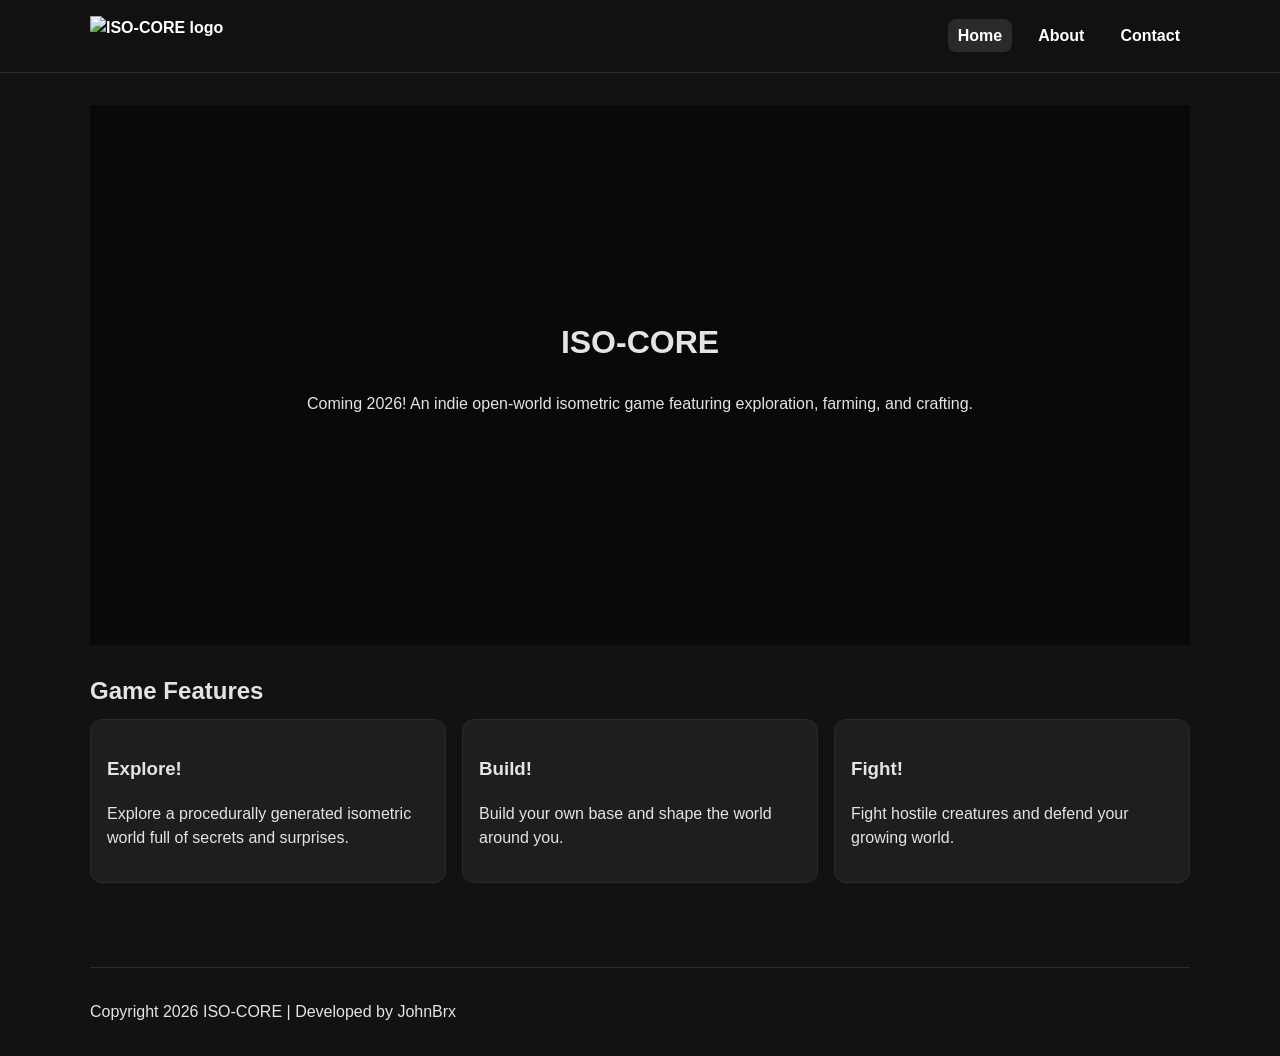
==== index.html @ 62ca27c7 "Work from assign 2" ====
<!doctype html>
<html lang="en">
  <head>
    <meta charset="UTF-8" />
    <meta name="viewport" content="width=device-width, initial-scale=1.0" />
    <title>ISO-CORE | Home</title>
    <link rel="stylesheet" href="styles.css" />
  </head>

  <body>
    <header>
      <nav aria-label="Main navigation">
        <a href="index.html" class="logo">
          <img src="images/logo.png" alt="ISO-CORE logo" />
        </a>

        <ul>
          <li><a href="index.html" aria-current="page">Home</a></li>
          <li><a href="about.html">About</a></li>
          <li><a href="contact.html">Contact</a></li>
        </ul>
      </nav>
    </header>

    <main>
      <section class="hero">
        <div class="hero-content">
          <h1>ISO-CORE</h1>
          <p>
            Coming 2026! An indie open-world isometric game featuring
            exploration, farming, and crafting.
          </p>
        </div>
      </section>

      <section>
        <h2>Game Features</h2>

        <div class="grid-3">
          <article class="card">
            <h3>Explore!</h3>
            <p>
              Explore a procedurally generated isometric world full of secrets
              and surprises.
            </p>
          </article>

          <article class="card">
            <h3>Build!</h3>
            <p>Build your own base and shape the world around you.</p>
          </article>

          <article class="card">
            <h3>Fight!</h3>
            <p>Fight hostile creatures and defend your growing world.</p>
          </article>
        </div>
      </section>
    </main>

    <footer>
      <p>Copyright 2026 ISO-CORE | Developed by JohnBrx</p>
    </footer>
  </body>
</html>
---- styles.css ----
* {
  box-sizing: border-box;
}

body {
  margin: 0;
  font-family: Arial, Helvetica, sans-serif;
  line-height: 1.5;

  background: #121212;
  color: #e4e4e4;
}

.container {
  width: min(1100px, 92%);
  margin: 0 auto;
}

/* AI-assisted: ChatGPT suggested this translucent navbar */
header {
  border-bottom: 1px solid #2a2a2a;
  position: sticky;
  top: 0;
  z-index: 1000;

  background: rgba(18, 18, 18, 0.8);
  backdrop-filter: blur(8px);
}

.logo img {
  height: 40px;
  display: block;
}

.hero {
  width: 100%;
  min-height: 60vh;

  background-image: url("images/hero.png");

  background-size: cover;
  background-position: center;
  background-repeat: no-repeat;

  display: flex;
  align-items: center;
  justify-content: center;
  text-align: center;

  padding: 60px 20px;
}

.hero::before {
  content: "";
  position: absolute;
  inset: 0;
  background: rgba(0, 0, 0, 0.5);
}

.hero {
  position: relative;
}

.hero-content {
  position: relative;
  z-index: 1;
  max-width: 700px;
}

/* Flexbox */
nav {
  display: flex;
  align-items: center;
  justify-content: space-between;
  padding: 16px 0;
}

header nav, main, footer {
  width: min(1100px, 92%);
  margin: 0 auto;
}

nav a {
  text-decoration: none;
  color: #ffffff;
  font-weight: 700;
}

ul {
  list-style: none;
  margin: 0;
  padding: 0;
  display: flex;
  gap: 16px;
}

ul a {
  font-weight: 600;
  padding: 8px 10px;
  border-radius: 8px;
}

ul a:hover, ul a[aria-current="page"] {
  background: #2a2a2a;
}

main {
  padding: 32px 0 56px;
}

section {
  margin-bottom: 28px;
}

h1 {
  margin-top: 0;
  font-size: 2rem;
}

h2 {
  margin-bottom: 10px;
}

/* Grid requirement */
.grid-3 {
  display: grid;
  grid-template-columns: repeat(3, 1fr);
  gap: 16px;
}

/* AI-assisted: ChatGPT suggested this visual change */
/* Card styling */
.card {
  background: #1e1e1e;
  border: 1px solid #2a2a2a;
  border-radius: 12px;
  padding: 16px;
}

/* Form styling */
form {
  max-width: 560px;
  background: #1e1e1e;
  border: 1px solid #2a2a2a;
  border-radius: 12px;
  padding: 16px;
}

form div {
  margin-bottom: 12px;
}

label {
  display: block;
  font-weight: 600;
  margin-bottom: 6px;
}

input, select, textarea {
  width: 100%;
  padding: 10px;
  border-radius: 8px;

  background: #121212;
  color: #e4e4e4;
  border: 1px solid #3a3a3a;

  font: inherit;
}

button {
  padding: 10px 14px;
  border: none;
  border-radius: 10px;

  background: #ffffff;
  color: #121212;

  font-weight: 700;
  cursor: pointer;
}

button:hover {
  opacity: 0.9;
}

footer {
  border-top: 1px solid #2a2a2a;
  padding: 16px 0;
}

/* AI-assisted: ChatGPT suggested this layout change */
@media (max-width: 800px) {
  nav {
    flex-direction: column;
    align-items: flex-start;
    gap: 10px;
  }

  .grid-3 {
    grid-template-columns: 1fr; /* stacks cards */
  }

  .hero {
    min-height: 45vh;
    padding: 48px 16px;
  }
}
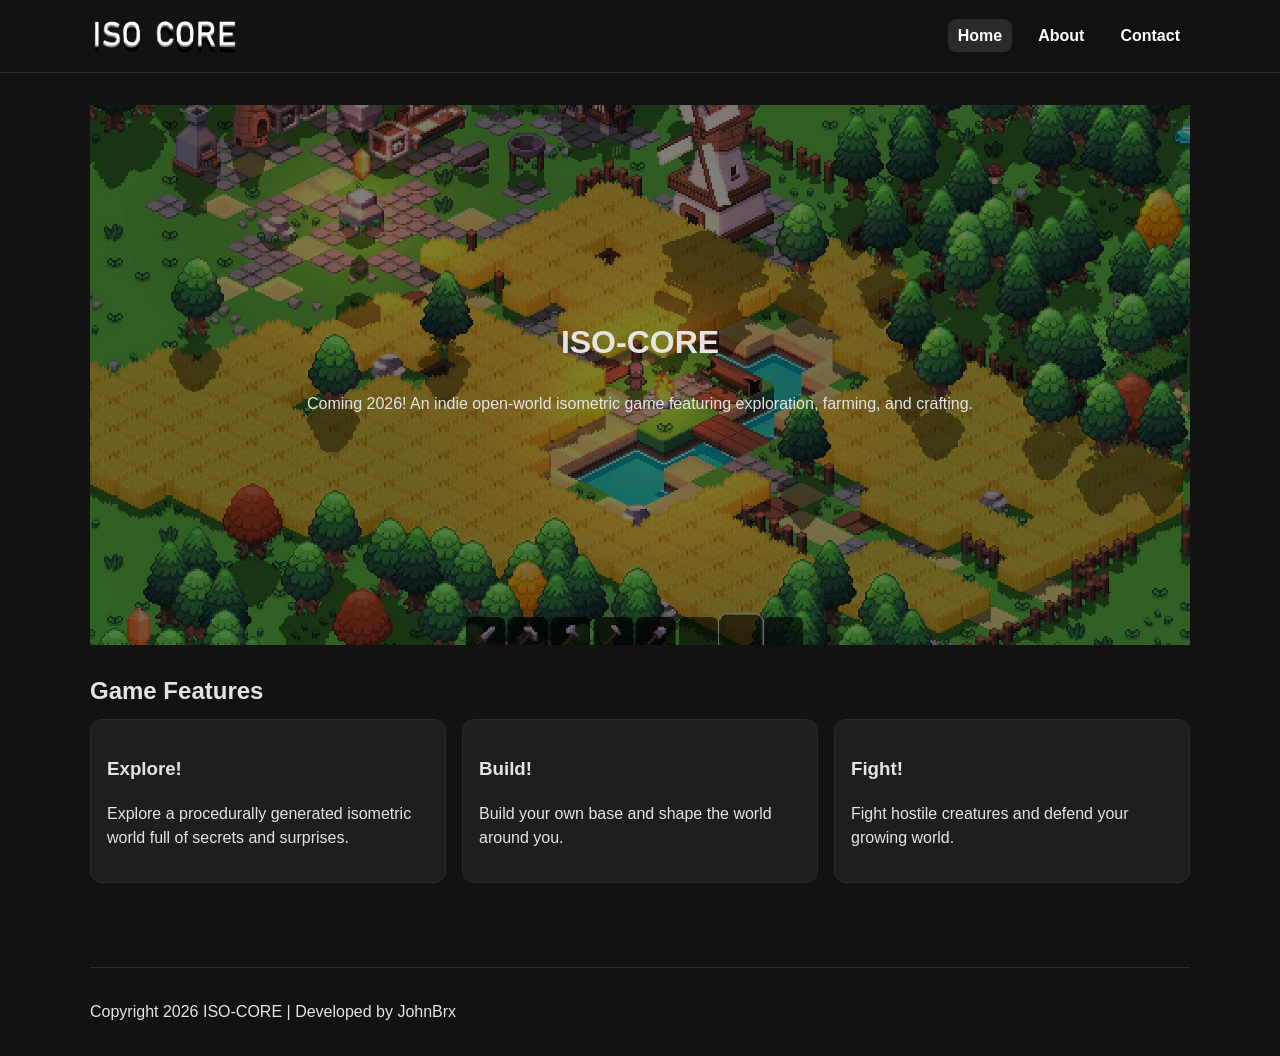
==== commit f8823e9f: "Adding hamburger" ====
--- a/index.html
+++ b/index.html
@@ -14,7 +14,13 @@
           <img src="images/logo.png" alt="ISO-CORE logo" />
         </a>
 
-        <ul>
+        <button class="nav-toggle" aria-label="Open navigation menu">
+          <span></span>
+          <span></span>
+          <span></span>
+        </button>
+
+        <ul class="nav-links">
           <li><a href="index.html" aria-current="page">Home</a></li>
           <li><a href="about.html">About</a></li>
           <li><a href="contact.html">Contact</a></li>
--- a/styles.css
+++ b/styles.css
@@ -86,7 +86,7 @@
   font-weight: 700;
 }
 
-ul {
+.nav-links {
   list-style: none;
   margin: 0;
   padding: 0;
@@ -94,13 +94,14 @@
   gap: 16px;
 }
 
-ul a {
+.nav-links a {
   font-weight: 600;
   padding: 8px 10px;
   border-radius: 8px;
 }
 
-ul a:hover, ul a[aria-current="page"] {
+.nav-links a:hover,
+.nav-links a[aria-current="page"] {
   background: #2a2a2a;
 }
 
@@ -168,6 +169,23 @@
   font: inherit;
 }
 
+.nav-toggle {
+  display: none;
+  background: none;
+  border: none;
+  padding: 0.5rem;
+  cursor: pointer;
+}
+
+.nav-toggle span {
+  display: block;
+  width: 28px;
+  height: 3px;
+  margin: 5px 0;
+  border-radius: 2px;
+  background-color: #ffffff;
+}
+
 button {
   padding: 10px 14px;
   border: none;
@@ -190,15 +208,29 @@
 }
 
 /* AI-assisted: ChatGPT suggested this layout change */
-@media (max-width: 800px) {
+@media (max-width: 768px) {
   nav {
+    flex-wrap: wrap;
+  }
+
+  .nav-toggle {
+    display: block;
+  }
+
+  .nav-links {
+    display: none;
     flex-direction: column;
-    align-items: flex-start;
-    gap: 10px;
+    width: 100%;
+    margin-top: 1rem;
+    gap: 0.5rem;
+  }
+
+  .nav-links.open {
+    display: flex;
   }
 
   .grid-3 {
-    grid-template-columns: 1fr; /* stacks cards */
+    grid-template-columns: 1fr;
   }
 
   .hero {
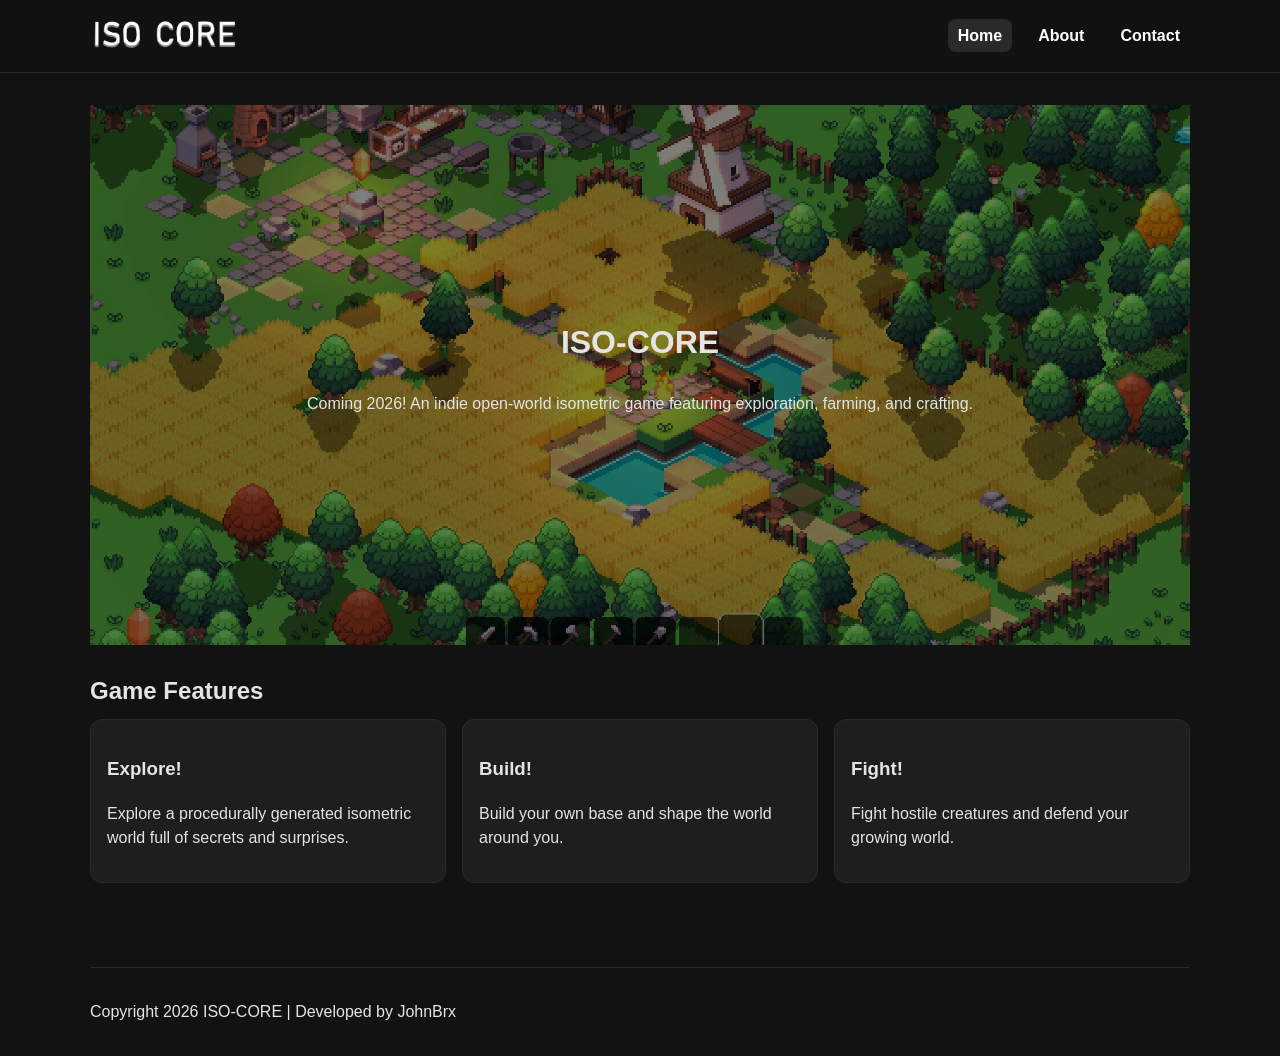
==== commit 8adeebea: "Hamburger done" ====
--- a/index.html
+++ b/index.html
@@ -67,5 +67,7 @@
     <footer>
       <p>Copyright 2026 ISO-CORE | Developed by JohnBrx</p>
     </footer>
+
+    <script src="script.js"></script>
   </body>
-</html>+</html>
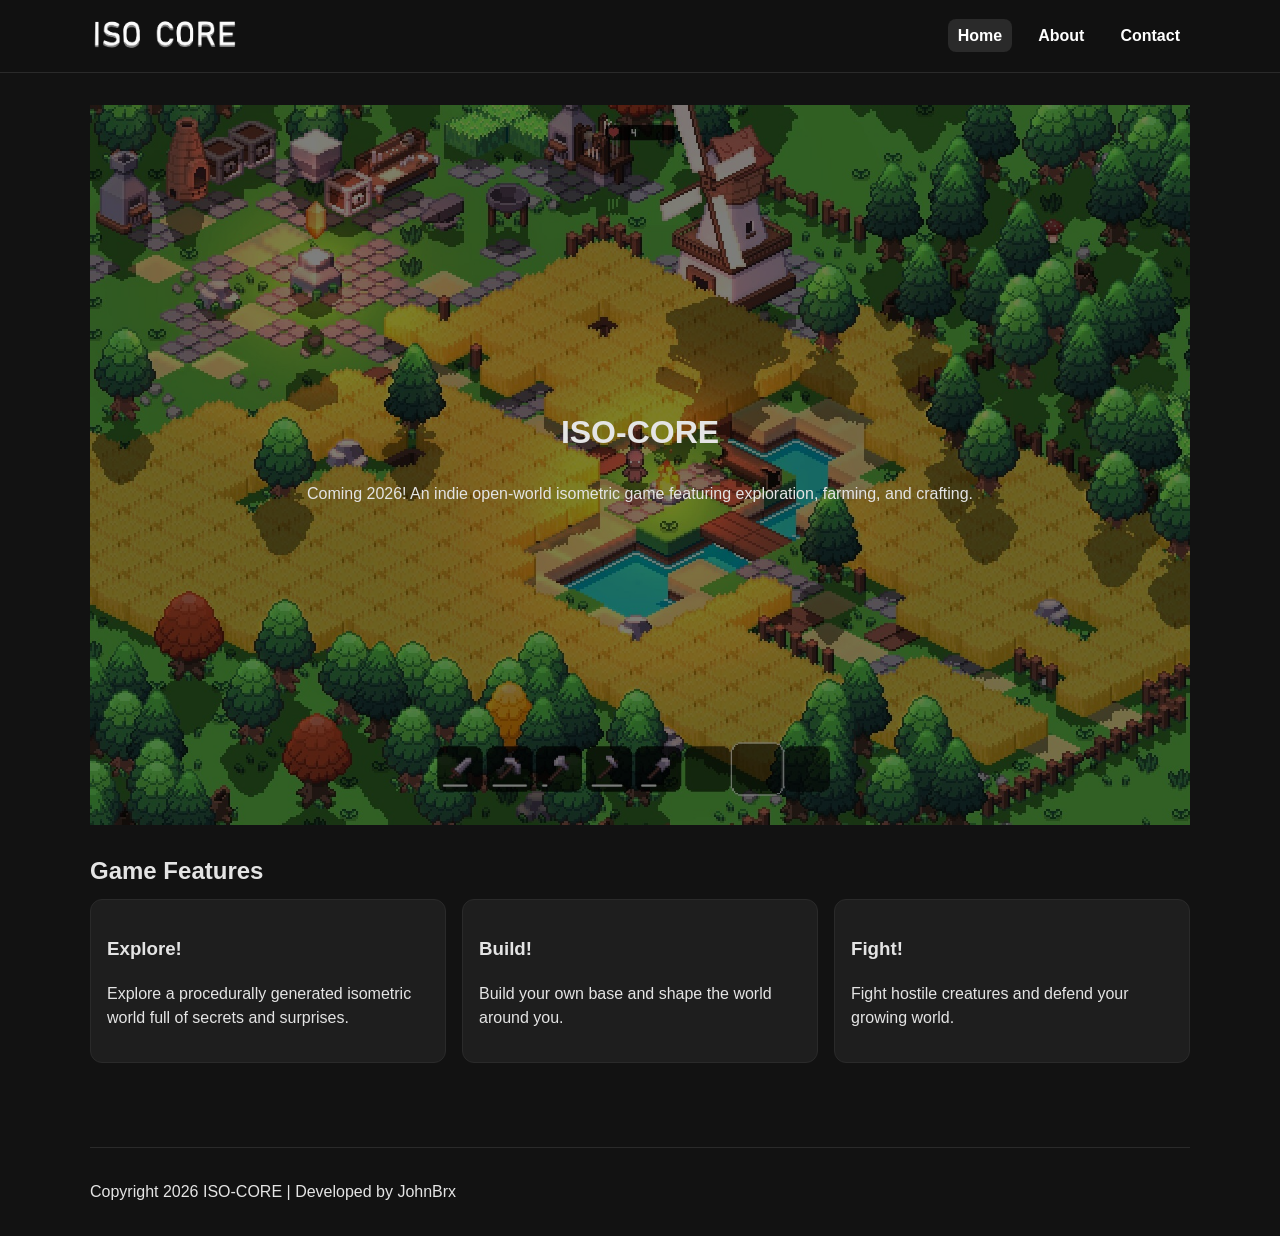
==== commit b4addb48: "Added back to top" ====
--- a/index.html
+++ b/index.html
@@ -68,6 +68,10 @@
       <p>Copyright 2026 ISO-CORE | Developed by JohnBrx</p>
     </footer>
 
+    <button id="back-to-top" aria-label="Back to top">
+      <img src="images/back-to-top.png" alt="" />
+    </button>
+
     <script src="script.js"></script>
   </body>
 </html>
--- a/styles.css
+++ b/styles.css
@@ -34,7 +34,7 @@
 
 .hero {
   width: 100%;
-  min-height: 60vh;
+  min-height: 80vh;
 
   background-image: url("images/hero.png");
 
@@ -202,6 +202,31 @@
   opacity: 0.9;
 }
 
+#back-to-top {
+  position: fixed;
+  bottom: 24px;
+  right: 24px;
+
+  border: none;
+  background: none;
+
+  padding: 0;
+  cursor: pointer;
+
+  display: none;
+  z-index: 999;
+}
+
+#back-to-top img {
+  width: 48px;
+  height: 48px;
+  display: block;
+}
+
+#back-to-top img:hover {
+  opacity: 0.50;
+}
+
 footer {
   border-top: 1px solid #2a2a2a;
   padding: 16px 0;
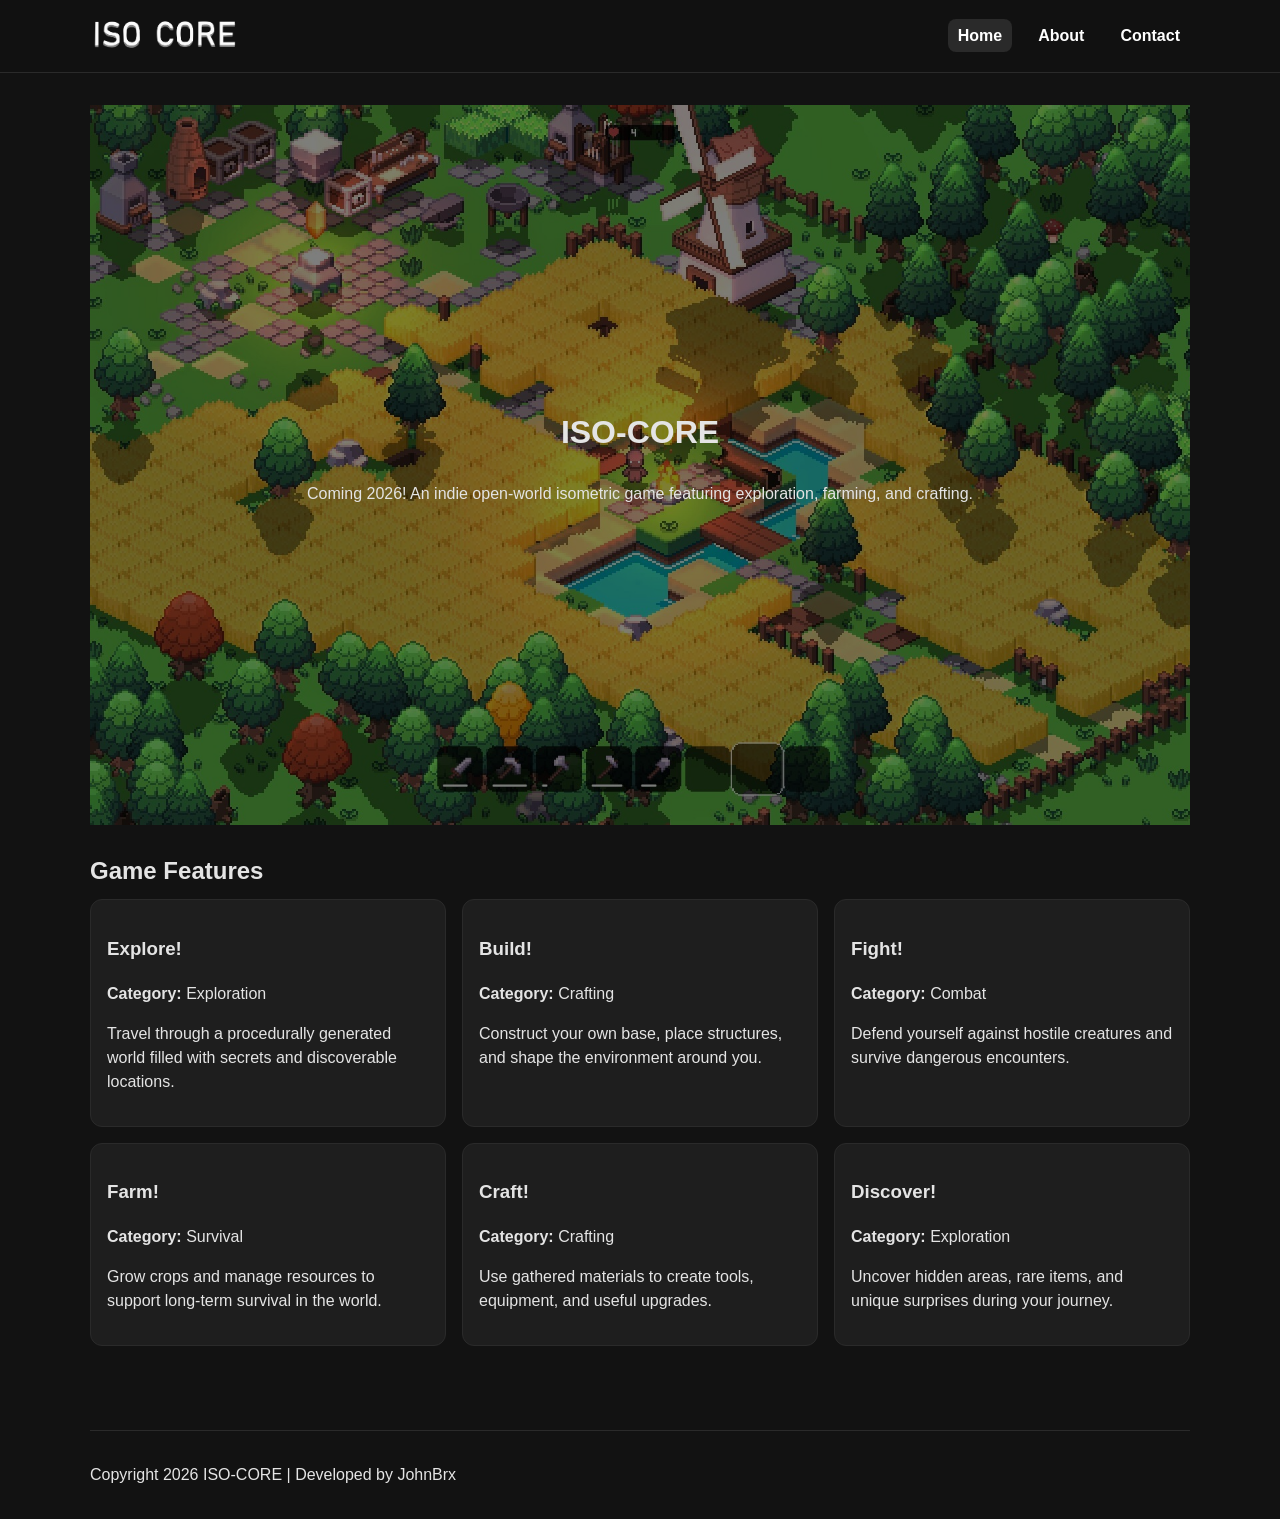
==== commit 5c7a725d: "tutorial based" ====
--- a/index.html
+++ b/index.html
@@ -41,26 +41,7 @@
 
       <section>
         <h2>Game Features</h2>
-
-        <div class="grid-3">
-          <article class="card">
-            <h3>Explore!</h3>
-            <p>
-              Explore a procedurally generated isometric world full of secrets
-              and surprises.
-            </p>
-          </article>
-
-          <article class="card">
-            <h3>Build!</h3>
-            <p>Build your own base and shape the world around you.</p>
-          </article>
-
-          <article class="card">
-            <h3>Fight!</h3>
-            <p>Fight hostile creatures and defend your growing world.</p>
-          </article>
-        </div>
+        <div id="feature-list" class="grid-3"></div>
       </section>
     </main>
 
--- a/styles.css
+++ b/styles.css
@@ -16,7 +16,7 @@
   margin: 0 auto;
 }
 
-/* AI-assisted: ChatGPT suggested this translucent navbar */
+/*AI-assisted: ChatGPT suggested this translucent navbar*/
 header {
   border-bottom: 1px solid #2a2a2a;
   position: sticky;
@@ -67,7 +67,54 @@
   max-width: 700px;
 }
 
-/* Flexbox */
+/*Accordion FAQ*/
+.faq {
+  max-width: 800px;
+}
+
+.faq-item {
+  margin-bottom: 12px;
+  border: 1px solid #2a2a2a;
+  border-radius: 12px;
+  overflow: hidden;
+  background: #1e1e1e;
+}
+
+.faq-question {
+  width: 100%;
+  text-align: left;
+  padding: 16px;
+  background: #1e1e1e;
+  color: #e4e4e4;
+  font: inherit;
+  font-weight: 700;
+  border: none;
+  cursor: pointer;
+}
+
+.faq-question:hover {
+  background: #2a2a2a;
+}
+
+.faq-answer {
+  display: none;
+  padding: 0 16px 16px;
+}
+
+.faq-item.active .faq-answer {
+  display: block;
+}
+
+.faq-answer a {
+  color: #7bd3ff;
+  text-decoration: underline;
+}
+
+.faq-answer a:hover {
+  color: #a8e6ff;
+}
+
+/*Flexbox*/
 nav {
   display: flex;
   align-items: center;
@@ -122,15 +169,29 @@
   margin-bottom: 10px;
 }
 
-/* Grid requirement */
+/*Grid requirement*/
 .grid-3 {
   display: grid;
   grid-template-columns: repeat(3, 1fr);
   gap: 16px;
 }
 
-/* AI-assisted: ChatGPT suggested this visual change */
-/* Card styling */
+/*Form validation*/
+.error-message {
+  color: #ff6b6b;
+  font-size: 0.9rem;
+  display: block;
+  margin-top: 4px;
+}
+
+#form-success {
+  color: #7dff7d;
+  font-weight: 600;
+  margin-top: 10px;
+}
+
+/*AI-assisted: ChatGPT suggested this visual change*/
+/*Card styling*/
 .card {
   background: #1e1e1e;
   border: 1px solid #2a2a2a;
@@ -138,7 +199,7 @@
   padding: 16px;
 }
 
-/* Form styling */
+/*Form styling*/
 form {
   max-width: 560px;
   background: #1e1e1e;
@@ -202,6 +263,7 @@
   opacity: 0.9;
 }
 
+/*Back to top button*/
 #back-to-top {
   position: fixed;
   bottom: 24px;
@@ -232,7 +294,7 @@
   padding: 16px 0;
 }
 
-/* AI-assisted: ChatGPT suggested this layout change */
+/*AI-assisted: ChatGPT suggested this layout change*/
 @media (max-width: 768px) {
   nav {
     flex-wrap: wrap;
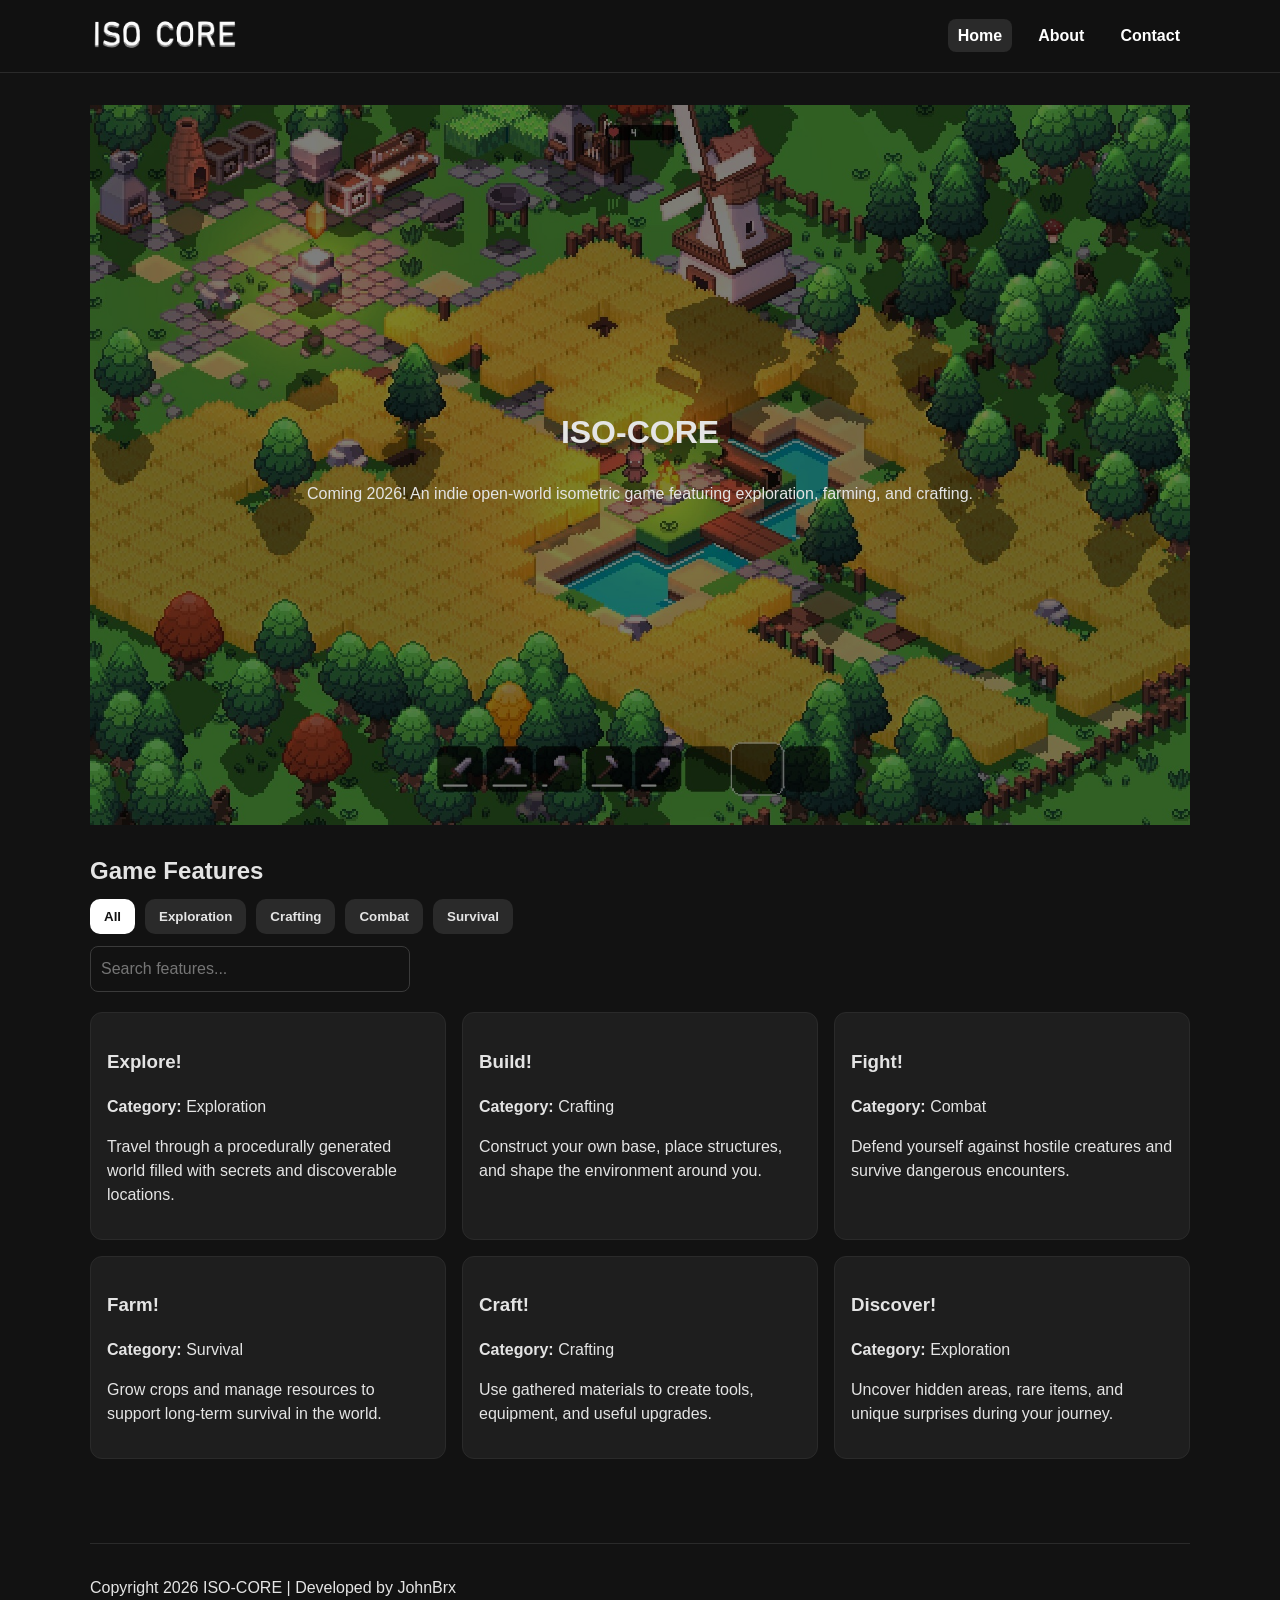
==== commit 626bbedb: "More rendering and filtering stuff" ====
--- a/index.html
+++ b/index.html
@@ -41,6 +41,30 @@
 
       <section>
         <h2>Game Features</h2>
+
+        <div class="feature-controls">
+          <div class="filter-buttons">
+            <button class="filter-btn active" data-category="All">All</button>
+            <button class="filter-btn" data-category="Exploration">
+              Exploration
+            </button>
+            <button class="filter-btn" data-category="Crafting">
+              Crafting
+            </button>
+            <button class="filter-btn" data-category="Combat">Combat</button>
+            <button class="filter-btn" data-category="Survival">
+              Survival
+            </button>
+          </div>
+
+          <input
+            type="text"
+            id="feature-search"
+            placeholder="Search features..."
+            aria-label="Search game features"
+          />
+        </div>
+
         <div id="feature-list" class="grid-3"></div>
       </section>
     </main>
--- a/styles.css
+++ b/styles.css
@@ -289,6 +289,41 @@
   opacity: 0.50;
 }
 
+/*Dynamic filtering/search*/
+.feature-controls {
+  margin-bottom: 20px;
+}
+
+.filter-buttons {
+  display: flex;
+  flex-wrap: wrap;
+  gap: 10px;
+  margin-bottom: 12px;
+}
+
+.filter-btn {
+  padding: 10px 14px;
+  border: none;
+  border-radius: 10px;
+  background: #2a2a2a;
+  color: #e4e4e4;
+  font-weight: 700;
+  cursor: pointer;
+}
+
+.filter-btn:hover {
+  opacity: 0.9;
+}
+
+.filter-btn.active {
+  background: #ffffff;
+  color: #121212;
+}
+
+#feature-search {
+  max-width: 320px;
+}
+
 footer {
   border-top: 1px solid #2a2a2a;
   padding: 16px 0;
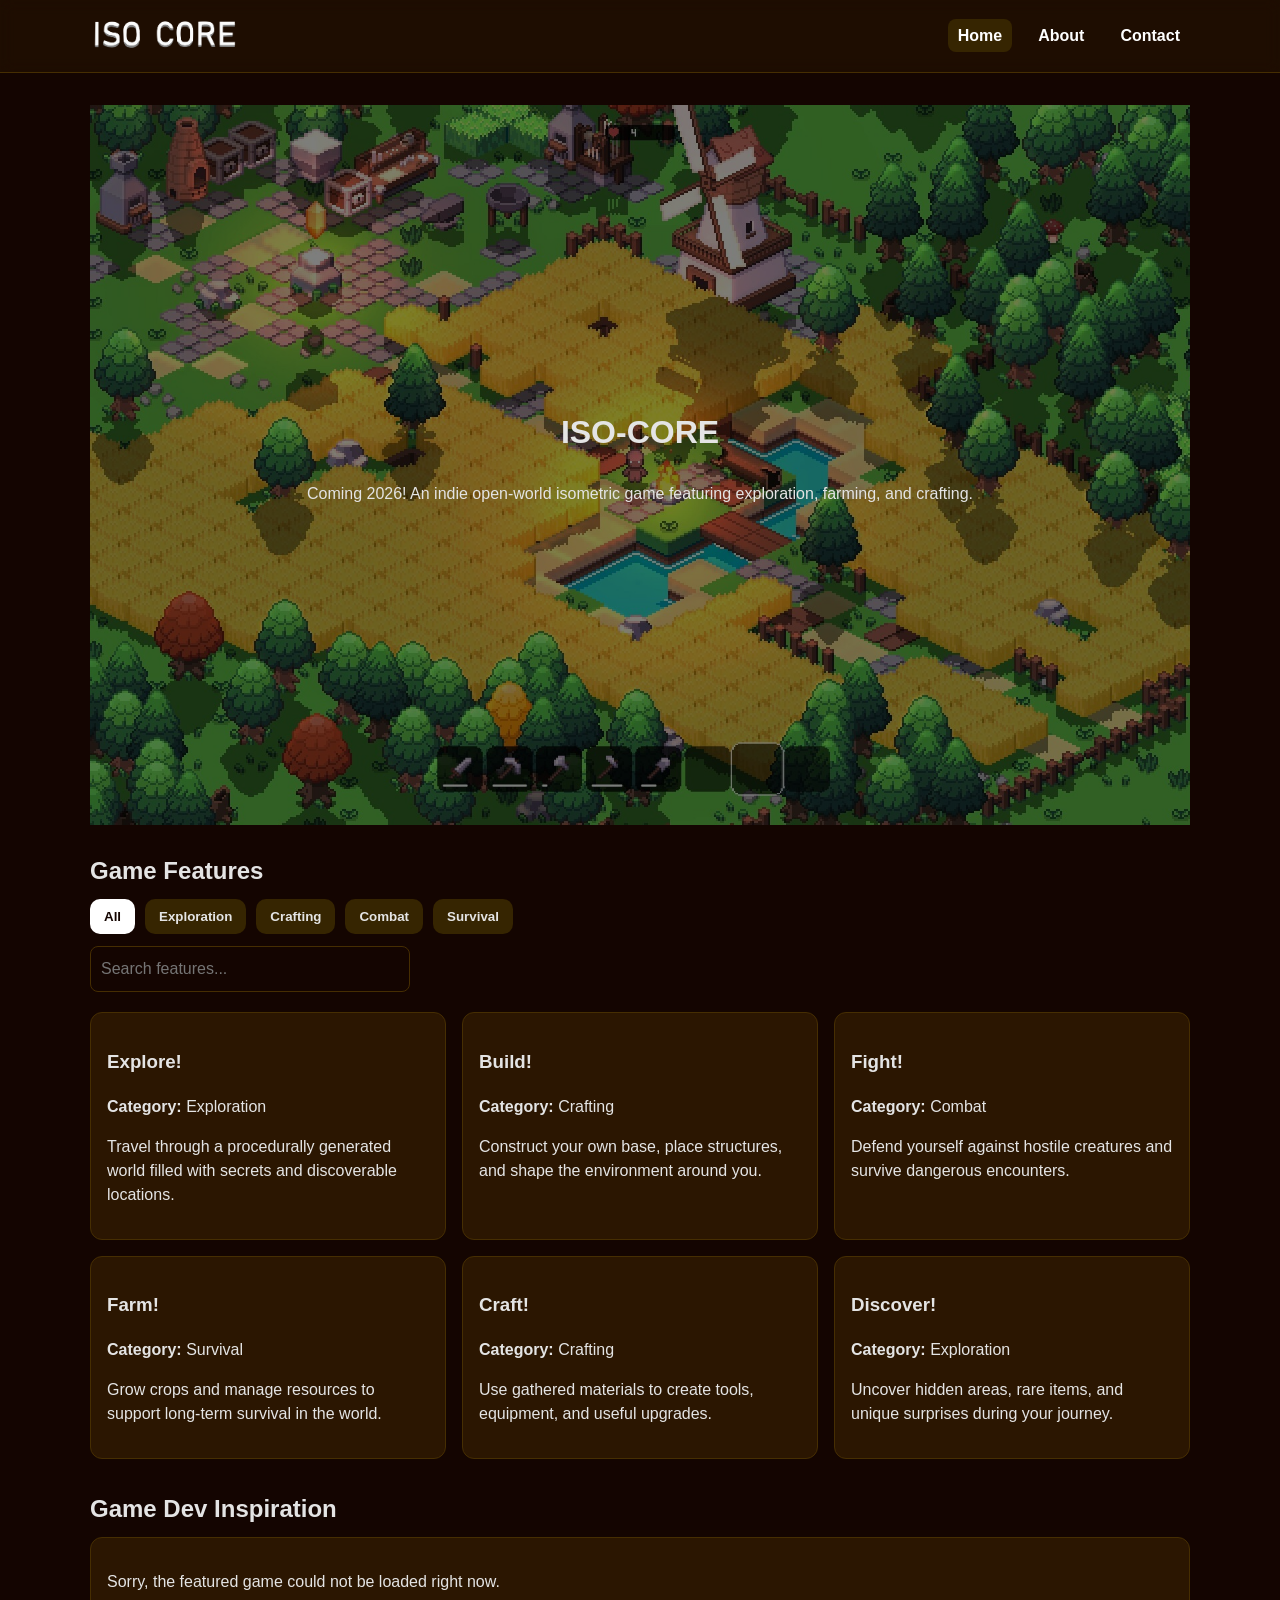
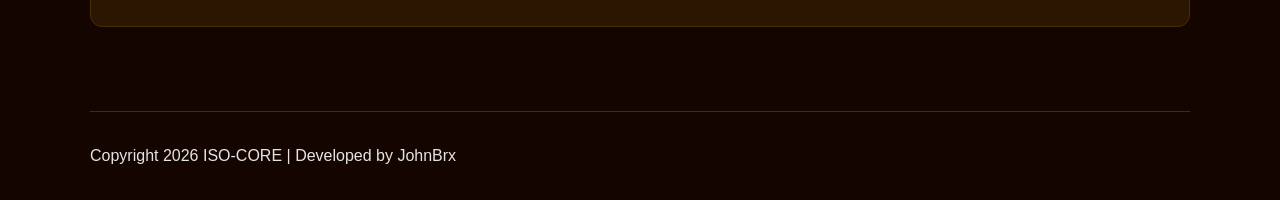
==== commit a6f9e13c: "Public API" ====
--- a/index.html
+++ b/index.html
@@ -67,6 +67,13 @@
 
         <div id="feature-list" class="grid-3"></div>
       </section>
+
+      <section class="game-inspiration">
+        <h2>Game Dev Inspiration</h2>
+        <div id="game-api">
+          <p>Loading featured game...</p>
+        </div>
+      </section>
     </main>
 
     <footer>
--- a/styles.css
+++ b/styles.css
@@ -7,7 +7,7 @@
   font-family: Arial, Helvetica, sans-serif;
   line-height: 1.5;
 
-  background: #121212;
+  background: #140501;
   color: #e4e4e4;
 }
 
@@ -18,12 +18,12 @@
 
 /*AI-assisted: ChatGPT suggested this translucent navbar*/
 header {
-  border-bottom: 1px solid #2a2a2a;
+  border-bottom: 1px solid #462e02;
   position: sticky;
   top: 0;
   z-index: 1000;
 
-  background: rgba(18, 18, 18, 0.8);
+  background: rgba(33, 16, 2, 0.8);
   backdrop-filter: blur(8px);
 }
 
@@ -74,17 +74,17 @@
 
 .faq-item {
   margin-bottom: 12px;
-  border: 1px solid #2a2a2a;
+  border: 1px solid #462e02;
   border-radius: 12px;
   overflow: hidden;
-  background: #1e1e1e;
+  background: #2b1601;
 }
 
 .faq-question {
   width: 100%;
   text-align: left;
   padding: 16px;
-  background: #1e1e1e;
+  background: #2b1601;
   color: #e4e4e4;
   font: inherit;
   font-weight: 700;
@@ -93,7 +93,7 @@
 }
 
 .faq-question:hover {
-  background: #2a2a2a;
+  background: #362501;
 }
 
 .faq-answer {
@@ -149,7 +149,7 @@
 
 .nav-links a:hover,
 .nav-links a[aria-current="page"] {
-  background: #2a2a2a;
+  background: #362501;
 }
 
 main {
@@ -193,8 +193,8 @@
 /*AI-assisted: ChatGPT suggested this visual change*/
 /*Card styling*/
 .card {
-  background: #1e1e1e;
-  border: 1px solid #2a2a2a;
+  background: #2b1601;
+  border: 1px solid #462e02;
   border-radius: 12px;
   padding: 16px;
 }
@@ -202,8 +202,8 @@
 /*Form styling*/
 form {
   max-width: 560px;
-  background: #1e1e1e;
-  border: 1px solid #2a2a2a;
+  background: #2b1601;
+  border: 1px solid #462e02;
   border-radius: 12px;
   padding: 16px;
 }
@@ -223,9 +223,9 @@
   padding: 10px;
   border-radius: 8px;
 
-  background: #121212;
+  background: #140501;
   color: #e4e4e4;
-  border: 1px solid #3a3a3a;
+  border: 1px solid #462e02;
 
   font: inherit;
 }
@@ -253,7 +253,7 @@
   border-radius: 10px;
 
   background: #ffffff;
-  color: #121212;
+  color: #140501;
 
   font-weight: 700;
   cursor: pointer;
@@ -305,7 +305,7 @@
   padding: 10px 14px;
   border: none;
   border-radius: 10px;
-  background: #2a2a2a;
+  background: #362501;
   color: #e4e4e4;
   font-weight: 700;
   cursor: pointer;
@@ -317,15 +317,40 @@
 
 .filter-btn.active {
   background: #ffffff;
-  color: #121212;
+  color: #140501;
 }
 
 #feature-search {
   max-width: 320px;
 }
 
+/*Public API*/
+.game-inspiration {
+  margin-top: 32px;
+}
+
+#game-api {
+  background: #2b1601;
+  border: 1px solid #462e02;
+  border-radius: 12px;
+  padding: 16px;
+}
+
+.game-api-card img {
+  width: 100%;
+  max-width: 500px;
+  border-radius: 12px;
+  display: block;
+  margin-bottom: 12px;
+}
+
+.game-api-card h3 {
+  margin-top: 0;
+  margin-bottom: 8px;
+}
+
 footer {
-  border-top: 1px solid #2a2a2a;
+  border-top: 1px solid #462e02;
   padding: 16px 0;
 }
 
